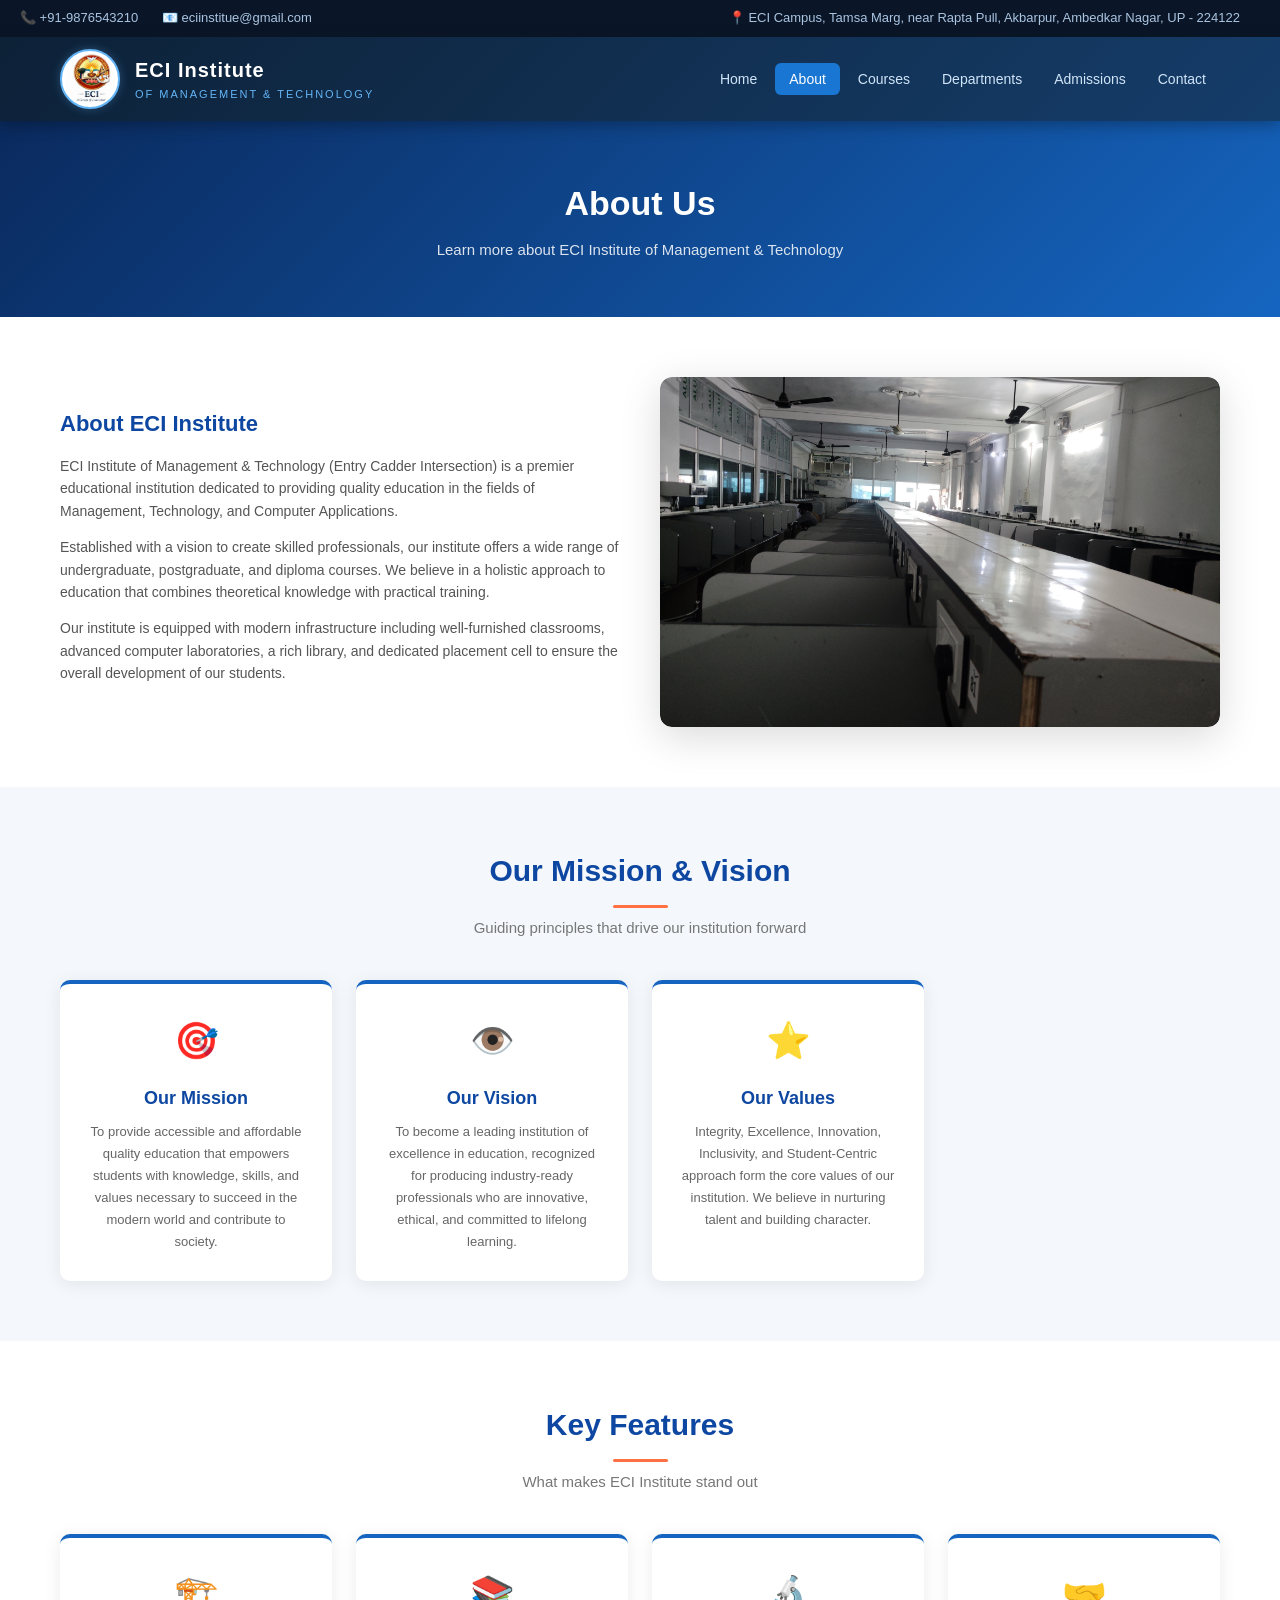
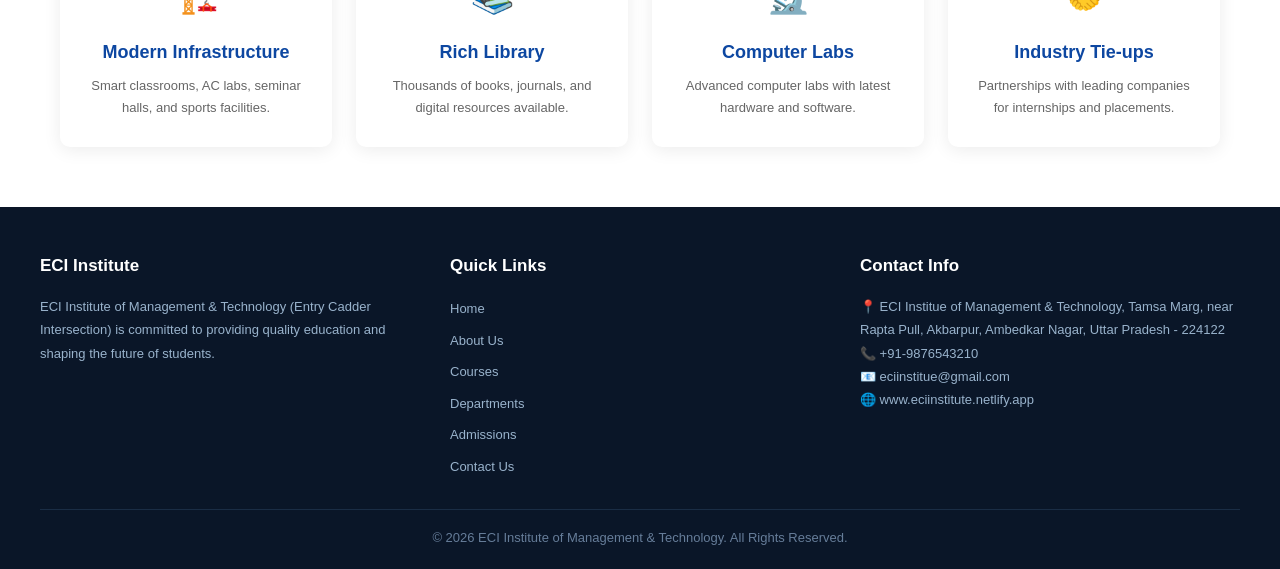
==== about.html @ efc50951 "Initial commit: ECI Website code" ====
<!DOCTYPE html>
<html lang="en">
<head>
    <meta charset="UTF-8">
    <meta name="viewport" content="width=device-width, initial-scale=1.0">
    <title>About Us - ECI Institute</title>
    <link rel="stylesheet" href="style.css">
</head>
<body>

    <!-- Top Bar -->
    <div class="top-bar">
        <div>
            <span>📞 +91-9876543210</span>
            <span>📧 eciinstitue@gmail.com</span>
        </div>
        <div>
            <span>📍 ECI Campus, Tamsa Marg, near Rapta Pull, Akbarpur, Ambedkar Nagar, UP - 224122</span>
        </div>
    </div>

    <!-- Header -->
    <header>
        <div class="header-container">
            <a href="index.html" class="logo">
                <img src="images/logo.jpg" alt="ECI Logo">
                <div class="logo-text">
                    <h1>ECI Institute</h1>
                    <span>OF MANAGEMENT & TECHNOLOGY</span>
                </div>
            </a>
            <div class="burger-menu" id="burger">
                <span></span>
                <span></span>
                <span></span>
            </div>
            <nav>
                <ul>
                    <li><a href="index.html">Home</a></li>
                    <li><a href="about.html" class="active">About</a></li>
                    <li><a href="courses.html">Courses</a></li>
                    <li><a href="departments.html">Departments</a></li>
                    <li><a href="admissions.html">Admissions</a></li>
                    <li><a href="contact.html">Contact</a></li>
                </ul>
            </nav>
        </div>
    </header>

    <!-- Page Banner -->
    <section class="page-banner">
        <h2>About Us</h2>
        <p>Learn more about ECI Institute of Management & Technology</p>
    </section>

    <!-- About Content -->
    <div class="section">
        <div class="about-grid">
            <div class="about-text">
                <h3>About ECI Institute</h3>
                <p>ECI Institute of Management & Technology (Entry Cadder Intersection) is a premier educational institution dedicated to providing quality education in the fields of Management, Technology, and Computer Applications.</p>
                <p>Established with a vision to create skilled professionals, our institute offers a wide range of undergraduate, postgraduate, and diploma courses. We believe in a holistic approach to education that combines theoretical knowledge with practical training.</p>
                <p>Our institute is equipped with modern infrastructure including well-furnished classrooms, advanced computer laboratories, a rich library, and dedicated placement cell to ensure the overall development of our students.</p>
            </div>
            <div class="about-img-box" style="background: none; height: auto; padding: 0; box-shadow: 0 10px 40px rgba(0,0,0,0.15); overflow: hidden;">
                <img src="images/iti-building.jpg" alt="ECI Private ITI Campus" style="width: 100%; height: 350px; object-fit: cover; border-radius: 12px; display: block;">
            </div>
        </div>
    </div>

    <!-- Mission & Vision -->
    <div class="section-gray">
        <div class="section">
            <div class="section-title">
                <h2>Our Mission & Vision</h2>
                <p>Guiding principles that drive our institution forward</p>
            </div>
            <div class="card-grid">
                <div class="card">
                    <div class="icon">🎯</div>
                    <h3>Our Mission</h3>
                    <p>To provide accessible and affordable quality education that empowers students with knowledge, skills, and values necessary to succeed in the modern world and contribute to society.</p>
                </div>
                <div class="card">
                    <div class="icon">👁️</div>
                    <h3>Our Vision</h3>
                    <p>To become a leading institution of excellence in education, recognized for producing industry-ready professionals who are innovative, ethical, and committed to lifelong learning.</p>
                </div>
                <div class="card">
                    <div class="icon">⭐</div>
                    <h3>Our Values</h3>
                    <p>Integrity, Excellence, Innovation, Inclusivity, and Student-Centric approach form the core values of our institution. We believe in nurturing talent and building character.</p>
                </div>
            </div>
        </div>
    </div>

    <!-- Key Features -->
    <div class="section">
        <div class="section-title">
            <h2>Key Features</h2>
            <p>What makes ECI Institute stand out</p>
        </div>
        <div class="card-grid">
            <div class="card">
                <div class="icon">🏗️</div>
                <h3>Modern Infrastructure</h3>
                <p>Smart classrooms, AC labs, seminar halls, and sports facilities.</p>
            </div>
            <div class="card">
                <div class="icon">📚</div>
                <h3>Rich Library</h3>
                <p>Thousands of books, journals, and digital resources available.</p>
            </div>
            <div class="card">
                <div class="icon">🔬</div>
                <h3>Computer Labs</h3>
                <p>Advanced computer labs with latest hardware and software.</p>
            </div>
            <div class="card">
                <div class="icon">🤝</div>
                <h3>Industry Tie-ups</h3>
                <p>Partnerships with leading companies for internships and placements.</p>
            </div>
        </div>
    </div>

    <!-- Footer -->
    <footer>
        <div class="footer-grid">
            <div class="footer-col">
                <h3>ECI Institute</h3>
                <p>ECI Institute of Management & Technology (Entry Cadder Intersection) is committed to providing quality education and shaping the future of students.</p>
            </div>
            <div class="footer-col">
                <h3>Quick Links</h3>
                <ul>
                    <li><a href="index.html">Home</a></li>
                    <li><a href="about.html">About Us</a></li>
                    <li><a href="courses.html">Courses</a></li>
                    <li><a href="departments.html">Departments</a></li>
                    <li><a href="admissions.html">Admissions</a></li>
                    <li><a href="contact.html">Contact Us</a></li>
                </ul>
            </div>
            <div class="footer-col">
                <h3>Contact Info</h3>
                <p>📍 ECI Institue of Management & Technology, Tamsa Marg, near Rapta Pull, Akbarpur, Ambedkar Nagar, Uttar Pradesh - 224122</p>
                <p>📞 +91-9876543210</p>
                <p>📧 eciinstitue@gmail.com</p>
                <p>🌐 www.eciinstitute.netlify.app</p>
            </div>
        </div>
        <div class="footer-bottom">
            <p>&copy; 2026 ECI Institute of Management & Technology. All Rights Reserved.</p>
        </div>
    </footer>

    <script>
        const burger = document.getElementById('burger');
        const nav = document.querySelector('nav');

        burger.addEventListener('click', () => {
            burger.classList.toggle('active');
            nav.classList.toggle('active');
        });

        document.querySelectorAll('nav a').forEach(link => {
            link.addEventListener('click', () => {
                burger.classList.remove('active');
                nav.classList.remove('active');
            });
        });
    </script>
</body>
</html>
---- style.css ----
/* ===== RESET & BASE ===== */
* {
    margin: 0;
    padding: 0;
    box-sizing: border-box;
}

body {
    font-family: 'Segoe UI', Tahoma, Geneva, Verdana, sans-serif;
    color: #333;
    line-height: 1.6;
}

a {
    text-decoration: none;
}

ul {
    list-style: none;
}

/* ===== TOP BAR ===== */
.top-bar {
    background: #0a1628;
    color: #aac4e0;
    padding: 8px 20px;
    font-size: 13px;
    display: flex;
    justify-content: space-between;
    max-width: 100%;
    z-index: 1001;
}

@media (max-width: 768px) {
    .top-bar {
        display: none; /* Hide top bar on mobile for cleaner look */
    }
}

.top-bar span {
    margin-right: 20px;
}

/* ===== HEADER ===== */
header {
    background: linear-gradient(135deg, #0d2137, #153d6a);
    padding: 12px 0;
    position: sticky;
    top: 0;
    z-index: 1000;
    box-shadow: 0 4px 15px rgba(0, 0, 0, 0.3);
}

.header-container {
    max-width: 1200px;
    margin: 0 auto;
    display: flex;
    justify-content: space-between;
    align-items: center;
    padding: 0 20px;
    position: relative;
}

/* ===== BURGER MENU ===== */
.burger-menu {
    display: none;
    flex-direction: column;
    cursor: pointer;
    gap: 5px;
    z-index: 1001;
}

.burger-menu span {
    display: block;
    width: 25px;
    height: 3px;
    background: #fff;
    border-radius: 3px;
    transition: all 0.3s;
}

.logo {
    display: flex;
    align-items: center;
    gap: 15px;
}

.logo img {
    height: 60px;
    width: 60px;
    object-fit: contain;
    border-radius: 50%;
    background: #fff;
    padding: 2px;
    border: 2px solid #64b5f6;
    box-shadow: 0 0 10px rgba(100, 181, 246, 0.3);
}

.logo-text h1 {
    color: #ffffff;
    font-size: 20px;
    font-weight: 700;
    letter-spacing: 1px;
    margin: 0;
}

.logo-text span {
    color: #64b5f6;
    font-size: 11px;
    display: block;
    letter-spacing: 2px;
}


nav ul {
    display: flex;
    gap: 4px;
}

nav ul li a {
    color: #d0e4f7;
    padding: 8px 14px;
    border-radius: 6px;
    font-size: 14px;
    font-weight: 500;
    transition: all 0.3s;
}

nav ul li a:hover,
nav ul li a.active {
    background: #1976d2;
    color: #fff;
}

/* ===== HERO SECTION ===== */
.hero {
    background: linear-gradient(rgba(10, 42, 94, 0.7), rgba(10, 42, 94, 0.7)), url('images/iti-building.jpg');
    background-size: cover;
    background-position: center;
    color: #fff;
    text-align: center;
    padding: 120px 20px;
    min-height: 450px;
    display: flex;
    flex-direction: column;
    justify-content: center;
    align-items: center;
}

.hero h2 {
    font-size: 45px;
    margin-bottom: 12px;
    font-weight: 800;
    text-shadow: 0 2px 10px rgba(0,0,0,0.5);
}

.hero h3 {
    font-size: 20px;
    font-weight: 500;
    opacity: 0.9;
    margin-bottom: 15px;
    letter-spacing: 1px;
}

.hero p {
    font-size: 18px;
    max-width: 700px;
    margin: 0 auto 40px;
    opacity: 0.9;
}

.hero-btns {
    display: flex;
    gap: 15px;
    flex-wrap: wrap;
    justify-content: center;
}


/* ===== BUTTONS ===== */
.btn {
    display: inline-block;
    padding: 12px 32px;
    border-radius: 6px;
    font-size: 15px;
    font-weight: 600;
    margin: 5px;
    transition: all 0.3s;
    cursor: pointer;
    border: none;
}

.btn-primary {
    background: #ff7043;
    color: #fff;
}

.btn-primary:hover {
    background: #e64a19;
}

.btn-outline {
    background: transparent;
    color: #fff;
    border: 2px solid #fff;
}

.btn-outline:hover {
    background: #fff;
    color: #1565c0;
}

.btn-blue {
    background: #1565c0;
    color: #fff;
}

.btn-blue:hover {
    background: #0d47a1;
}

/* ===== PAGE BANNER ===== */
.page-banner {
    background: linear-gradient(135deg, #0a2a5e, #1565c0);
    color: #fff;
    text-align: center;
    padding: 55px 20px;
}

.page-banner h2 {
    font-size: 34px;
    font-weight: 700;
    margin-bottom: 8px;
}

.page-banner p {
    font-size: 15px;
    opacity: 0.85;
}

/* ===== SECTION ===== */
.section {
    padding: 60px 20px;
    max-width: 1200px;
    margin: 0 auto;
}

.section-gray {
    background: #f4f7fb;
}

.section-gray .section {
    max-width: 1200px;
    margin: 0 auto;
}

.section-title {
    text-align: center;
    margin-bottom: 40px;
}

.section-title h2 {
    font-size: 30px;
    color: #0d47a1;
    margin-bottom: 8px;
}

.section-title h2::after {
    content: '';
    display: block;
    width: 55px;
    height: 3px;
    background: #ff7043;
    margin: 10px auto 0;
    border-radius: 2px;
}

.section-title p {
    color: #777;
    font-size: 15px;
}

/* ===== CARD GRID ===== */
.card-grid {
    display: grid;
    grid-template-columns: repeat(auto-fill, minmax(270px, 1fr));
    gap: 24px;
}

.card {
    background: #fff;
    border-radius: 10px;
    padding: 28px 24px;
    box-shadow: 0 3px 18px rgba(0, 0, 0, 0.08);
    border-top: 4px solid #1565c0;
    transition: transform 0.3s;
    text-align: center;
}

.card:hover {
    transform: translateY(-6px);
}

.card .icon {
    font-size: 36px;
    margin-bottom: 14px;
}

.card h3 {
    color: #0d47a1;
    font-size: 18px;
    margin-bottom: 8px;
}

.card p {
    color: #666;
    font-size: 13px;
    line-height: 1.7;
}

/* ===== STATS BAR ===== */
.stats-bar {
    background: linear-gradient(135deg, #0d47a1, #1565c0);
    color: #fff;
    padding: 45px 20px;
}

.stats-grid {
    max-width: 1200px;
    margin: 0 auto;
    display: grid;
    grid-template-columns: repeat(auto-fit, minmax(180px, 1fr));
    gap: 20px;
    text-align: center;
}

.stat-item h3 {
    font-size: 34px;
    font-weight: 700;
}

.stat-item p {
    font-size: 14px;
    opacity: 0.9;
    margin-top: 4px;
}

/* ===== TABLE ===== */
.data-table {
    width: 100%;
    border-collapse: collapse;
    box-shadow: 0 2px 12px rgba(0, 0, 0, 0.08);
    border-radius: 8px;
    overflow: hidden;
    margin-top: 10px;
}

.data-table th {
    background: #1565c0;
    color: #fff;
    padding: 13px 16px;
    text-align: left;
    font-size: 14px;
}

.data-table td {
    padding: 12px 16px;
    border-bottom: 1px solid #eef2f7;
    font-size: 14px;
}

.data-table tr:nth-child(even) {
    background: #f8fafd;
}

.data-table tr:hover {
    background: #e8f0fe;
}

/* ===== ABOUT CONTENT ===== */
.about-grid {
    display: grid;
    grid-template-columns: 1fr 1fr;
    gap: 40px;
    align-items: center;
}

.about-text h3 {
    color: #0d47a1;
    font-size: 22px;
    margin-bottom: 14px;
}

.about-text p {
    color: #555;
    margin-bottom: 14px;
    font-size: 14px;
}

.about-img-box {
    background: linear-gradient(135deg, #e3f2fd, #bbdefb);
    height: 280px;
    border-radius: 12px;
    display: flex;
    align-items: center;
    justify-content: center;
    font-size: 16px;
    color: #1565c0;
    font-weight: 600;
}

/* ===== FEATURES LIST ===== */
.features-list {
    list-style: none;
    padding: 0;
}

.features-list li {
    padding: 10px 0;
    font-size: 15px;
    color: #444;
    border-bottom: 1px solid #eee;
}

.features-list li:last-child {
    border-bottom: none;
}

/* ===== CONTACT ===== */
.contact-grid {
    display: grid;
    grid-template-columns: 1fr 1fr;
    gap: 40px;
}

.contact-info-box {
    background: #f0f6ff;
    padding: 30px;
    border-radius: 10px;
}

.contact-info-box h3 {
    color: #0d47a1;
    margin-bottom: 20px;
    font-size: 20px;
}

.contact-info-box p {
    margin-bottom: 14px;
    font-size: 14px;
    color: #444;
}

/* ===== FORM ===== */
.form-group {
    margin-bottom: 18px;
}

.form-group label {
    display: block;
    margin-bottom: 6px;
    font-weight: 600;
    font-size: 14px;
    color: #333;
}

.form-group input,
.form-group textarea,
.form-group select {
    width: 100%;
    padding: 10px 14px;
    border: 2px solid #d6e2f0;
    border-radius: 6px;
    font-size: 14px;
    font-family: inherit;
    transition: border 0.3s;
}

.form-group input:focus,
.form-group textarea:focus,
.form-group select:focus {
    border-color: #1565c0;
    outline: none;
}

/* ===== FOOTER ===== */
footer {
    background: #0a1628;
    color: #99b3cc;
    padding: 45px 20px 20px;
}

.footer-grid {
    max-width: 1200px;
    margin: 0 auto;
    display: grid;
    grid-template-columns: repeat(auto-fit, minmax(230px, 1fr));
    gap: 30px;
}

.footer-col h3 {
    color: #fff;
    font-size: 17px;
    margin-bottom: 16px;
}

.footer-col p {
    font-size: 13px;
    line-height: 1.8;
}

.footer-col ul li {
    margin-bottom: 6px;
}

.footer-col ul li a {
    color: #99b3cc;
    font-size: 13px;
    transition: color 0.3s;
}

.footer-col ul li a:hover {
    color: #64b5f6;
}

.footer-bottom {
    max-width: 1200px;
    margin: 25px auto 0;
    padding-top: 18px;
    border-top: 1px solid #1a2d45;
    text-align: center;
    font-size: 13px;
    color: #667d99;
}

/* ===== DEPARTMENT CARD ===== */
.dept-card {
    background: #fff;
    border-radius: 10px;
    padding: 30px;
    margin-bottom: 25px;
    box-shadow: 0 3px 15px rgba(0, 0, 0, 0.08);
    border-left: 5px solid #1565c0;
}

.dept-card h3 {
    color: #0d47a1;
    font-size: 20px;
    margin-bottom: 10px;
}

.dept-card p {
    color: #555;
    font-size: 14px;
    margin-bottom: 10px;
}

/* ===== RESPONSIVE ===== */
@media (max-width: 992px) {
    .header-container {
        padding: 0 20px;
    }
    
    .hero h2 {
        font-size: 32px;
    }
}

@media (max-width: 768px) {
    .burger-menu {
        display: flex;
    }

    nav {
        position: fixed;
        top: 0;
        right: -100%;
        width: 70%;
        height: 100vh;
        background: #0d2137;
        padding: 80px 20px;
        transition: 0.4s;
        box-shadow: -5px 0 15px rgba(0,0,0,0.3);
        z-index: 1000;
    }

    nav.active {
        right: 0;
    }

    nav ul {
        flex-direction: column;
        gap: 15px;
        text-align: center;
    }

    nav ul li a {
        display: block;
        font-size: 18px;
        padding: 12px;
    }

    /* Burger Animation */
    .burger-menu.active span:nth-child(1) {
        transform: translateY(8px) rotate(45deg);
    }
    .burger-menu.active span:nth-child(2) {
        opacity: 0;
    }
    .burger-menu.active span:nth-child(3) {
        transform: translateY(-8px) rotate(-45deg);
    }

    .hero {
        padding: 60px 20px;
    }

    .hero h2 {
        font-size: 28px;
    }

    .hero h3 {
        font-size: 16px;
    }

    .hero p {
        font-size: 14px;
    }

    .btn {
        width: 100%;
        margin: 8px 0;
        padding: 14px;
    }

    .stats-grid {
        grid-template-columns: 1fr 1fr;
        gap: 25px;
    }

    .section {
        padding: 40px 15px;
    }

    .section-title h2 {
        font-size: 24px;
    }

    .card-grid {
        grid-template-columns: 1fr;
    }

    .about-grid, .contact-grid {
        grid-template-columns: 1fr;
        gap: 25px;
    }

    .footer-grid {
        grid-template-columns: 1fr;
        text-align: center;
    }

    .footer-col ul li {
        justify-content: center;
    }

    .data-table {
        display: block;
        overflow-x: auto;
    }
}

@media (max-width: 480px) {
    .hero h2 {
        font-size: 24px;
    }
    
    .stats-grid {
        grid-template-columns: 1fr;
    }

    .logo h1 {
        font-size: 18px;
    }
}

/* ===== CAMPUS GALLERY STYLES ===== */
.gallery-grid {
    display: grid;
    grid-template-columns: repeat(auto-fit, minmax(320px, 1fr));
    gap: 30px;
    margin-top: 40px;
}

.gallery-item {
    background: #fff;
    border-radius: 12px;
    overflow: hidden;
    box-shadow: 0 10px 30px rgba(0, 0, 0, 0.1);
    transition: all 0.4s cubic-bezier(0.175, 0.885, 0.32, 1.275);
    border: 1px solid #eee;
}

.gallery-item:hover {
    transform: translateY(-10px);
    box-shadow: 0 15px 40px rgba(0, 0, 0, 0.15);
}

.gallery-img-container {
    height: 240px;
    overflow: hidden;
    position: relative;
}

.gallery-img-container img {
    width: 100%;
    height: 100%;
    object-fit: cover;
    transition: transform 0.6s ease;
}

.gallery-item:hover .gallery-img-container img {
    transform: scale(1.1);
}

.gallery-info {
    padding: 25px;
    text-align: left;
    background: #fff;
}

.gallery-info h4 {
    color: #0d47a1;
    font-size: 18px;
    margin-bottom: 8px;
    font-weight: 700;
}

.gallery-info p {
    color: #666;
    font-size: 14px;
    line-height: 1.5;
}

/* Hero update for mobile */
@media (max-width: 768px) {
    .hero {
        padding: 80px 20px;
        min-height: 350px;
    }
    .hero h2 {
        font-size: 32px;
    }
    .gallery-grid {
        grid-template-columns: 1fr;
    }
}

/* Lightbox Styles */
.lightbox {
    display: none;
    position: fixed;
    z-index: 9999;
    left: 0;
    top: 0;
    width: 100%;
    height: 100%;
    background-color: rgba(0, 0, 0, 0.9);
    justify-content: center;
    align-items: center;
}

.lightbox-content {
    max-width: 90%;
    max-height: 80%;
    border: 4px solid #fff;
    border-radius: 8px;
    box-shadow: 0 0 30px rgba(0,0,0,0.5);
    animation: zoomIn 0.3s ease-out;
}

.close-lightbox {
    position: absolute;
    top: 30px;
    right: 50px;
    color: #fff;
    font-size: 50px;
    font-weight: bold;
    cursor: pointer;
    transition: 0.3s;
}

.close-lightbox:hover {
    color: #ff7043;
}

@keyframes zoomIn {
    from { transform: scale(0); opacity: 0; }
    to { transform: scale(1); opacity: 1; }
}

@media (max-width: 768px) {
    .close-lightbox {
        top: 20px;
        right: 20px;
        font-size: 40px;
    }
}
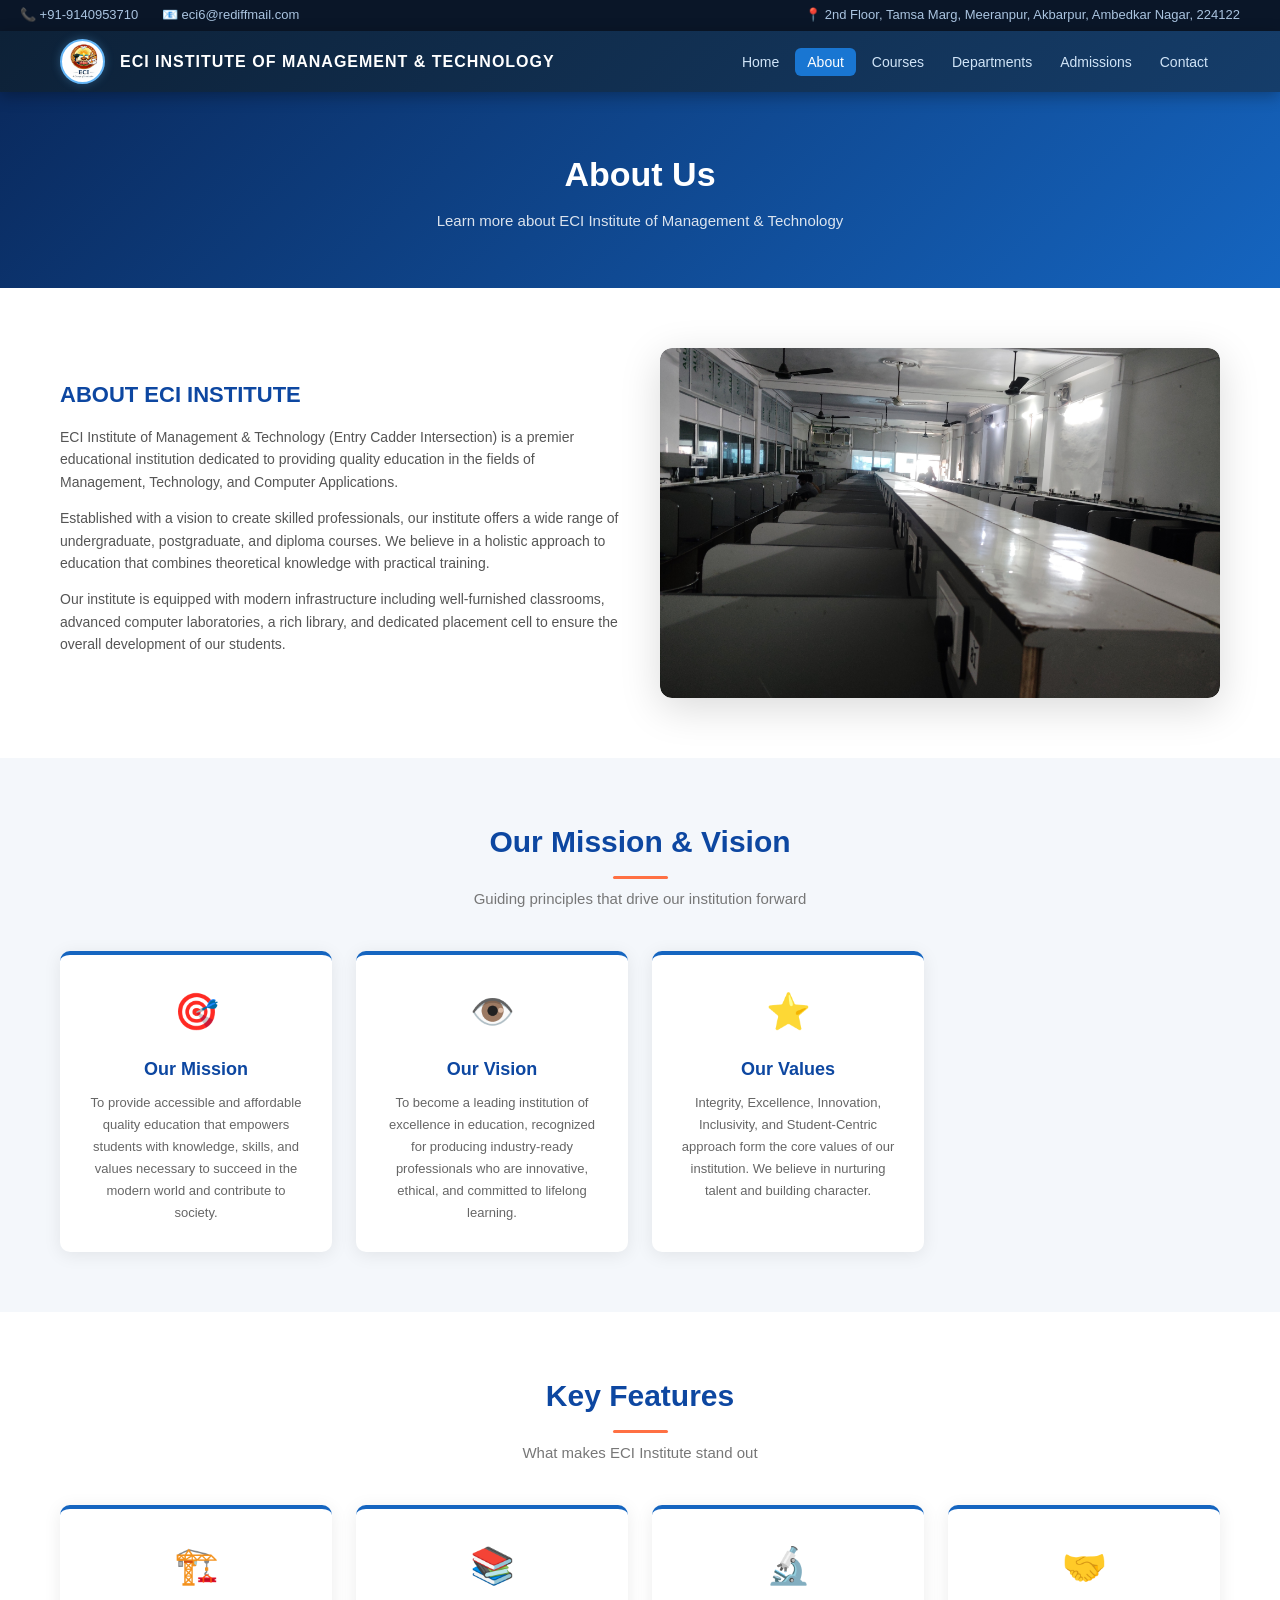
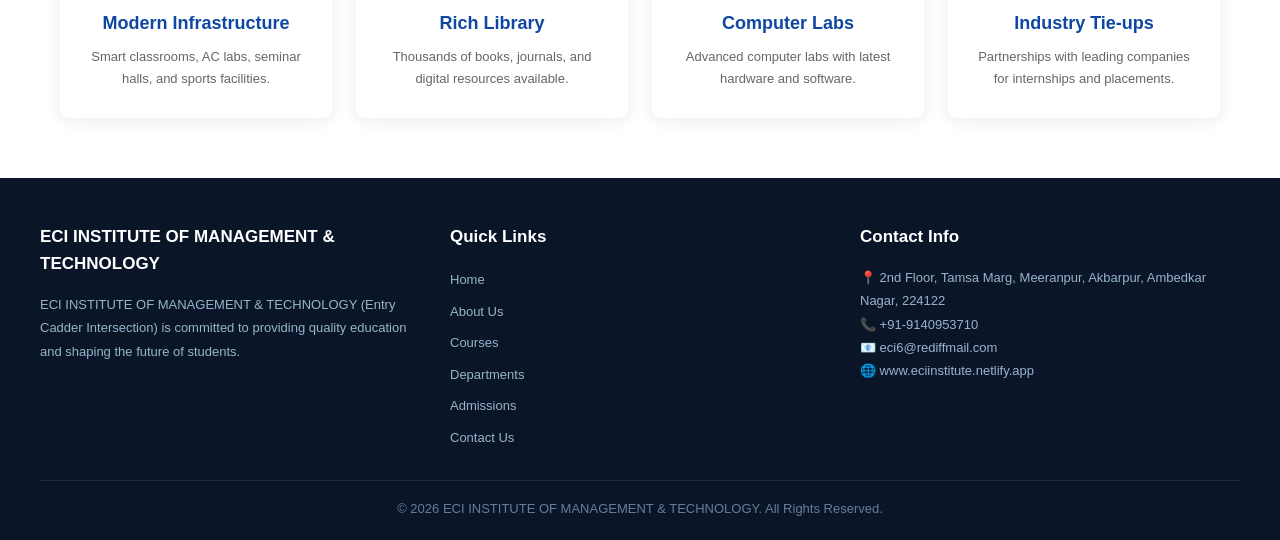
==== commit f6354656: "Updated contact info, header, and logo branding" ====
--- a/about.html
+++ b/about.html
@@ -3,7 +3,7 @@
 <head>
     <meta charset="UTF-8">
     <meta name="viewport" content="width=device-width, initial-scale=1.0">
-    <title>About Us - ECI Institute</title>
+    <title>ABOUT US - ECI INSTITUTE OF MANAGEMENT & TECHNOLOGY</title>
     <link rel="stylesheet" href="style.css">
 </head>
 <body>
@@ -11,11 +11,11 @@
     <!-- Top Bar -->
     <div class="top-bar">
         <div>
-            <span>📞 +91-9876543210</span>
-            <span>📧 eciinstitue@gmail.com</span>
+            <span>📞 +91-9140953710</span>
+            <span>📧 eci6@rediffmail.com</span>
         </div>
         <div>
-            <span>📍 ECI Campus, Tamsa Marg, near Rapta Pull, Akbarpur, Ambedkar Nagar, UP - 224122</span>
+            <span>📍 2nd Floor, Tamsa Marg, Meeranpur, Akbarpur, Ambedkar Nagar, 224122</span>
         </div>
     </div>
 
@@ -25,8 +25,7 @@
             <a href="index.html" class="logo">
                 <img src="images/logo.jpg" alt="ECI Logo">
                 <div class="logo-text">
-                    <h1>ECI Institute</h1>
-                    <span>OF MANAGEMENT & TECHNOLOGY</span>
+                    <h1>ECI INSTITUTE OF MANAGEMENT & TECHNOLOGY</h1>
                 </div>
             </a>
             <div class="burger-menu" id="burger">
@@ -57,7 +56,7 @@
     <div class="section">
         <div class="about-grid">
             <div class="about-text">
-                <h3>About ECI Institute</h3>
+                <h3>ABOUT ECI INSTITUTE</h3>
                 <p>ECI Institute of Management & Technology (Entry Cadder Intersection) is a premier educational institution dedicated to providing quality education in the fields of Management, Technology, and Computer Applications.</p>
                 <p>Established with a vision to create skilled professionals, our institute offers a wide range of undergraduate, postgraduate, and diploma courses. We believe in a holistic approach to education that combines theoretical knowledge with practical training.</p>
                 <p>Our institute is equipped with modern infrastructure including well-furnished classrooms, advanced computer laboratories, a rich library, and dedicated placement cell to ensure the overall development of our students.</p>
@@ -129,8 +128,8 @@
     <footer>
         <div class="footer-grid">
             <div class="footer-col">
-                <h3>ECI Institute</h3>
-                <p>ECI Institute of Management & Technology (Entry Cadder Intersection) is committed to providing quality education and shaping the future of students.</p>
+                <h3>ECI INSTITUTE OF MANAGEMENT & TECHNOLOGY</h3>
+                <p>ECI INSTITUTE OF MANAGEMENT & TECHNOLOGY (Entry Cadder Intersection) is committed to providing quality education and shaping the future of students.</p>
             </div>
             <div class="footer-col">
                 <h3>Quick Links</h3>
@@ -145,14 +144,14 @@
             </div>
             <div class="footer-col">
                 <h3>Contact Info</h3>
-                <p>📍 ECI Institue of Management & Technology, Tamsa Marg, near Rapta Pull, Akbarpur, Ambedkar Nagar, Uttar Pradesh - 224122</p>
-                <p>📞 +91-9876543210</p>
-                <p>📧 eciinstitue@gmail.com</p>
+                <p>📍 2nd Floor, Tamsa Marg, Meeranpur, Akbarpur, Ambedkar Nagar, 224122</p>
+                <p>📞 +91-9140953710</p>
+                <p>📧 eci6@rediffmail.com</p>
                 <p>🌐 www.eciinstitute.netlify.app</p>
             </div>
         </div>
         <div class="footer-bottom">
-            <p>&copy; 2026 ECI Institute of Management & Technology. All Rights Reserved.</p>
+            <p>&copy; 2026 ECI INSTITUTE OF MANAGEMENT & TECHNOLOGY. All Rights Reserved.</p>
         </div>
     </footer>
 
--- a/style.css
+++ b/style.css
@@ -23,7 +23,7 @@
 .top-bar {
     background: #0a1628;
     color: #aac4e0;
-    padding: 8px 20px;
+    padding: 5px 20px;
     font-size: 13px;
     display: flex;
     justify-content: space-between;
@@ -44,7 +44,7 @@
 /* ===== HEADER ===== */
 header {
     background: linear-gradient(135deg, #0d2137, #153d6a);
-    padding: 12px 0;
+    padding: 8px 0;
     position: sticky;
     top: 0;
     z-index: 1000;
@@ -86,8 +86,8 @@
 }
 
 .logo img {
-    height: 60px;
-    width: 60px;
+    height: 45px;
+    width: 45px;
     object-fit: contain;
     border-radius: 50%;
     background: #fff;
@@ -98,17 +98,11 @@
 
 .logo-text h1 {
     color: #ffffff;
-    font-size: 20px;
+    font-size: 16px;
     font-weight: 700;
     letter-spacing: 1px;
     margin: 0;
-}
-
-.logo-text span {
-    color: #64b5f6;
-    font-size: 11px;
-    display: block;
-    letter-spacing: 2px;
+    text-transform: uppercase;
 }
 
 
@@ -119,7 +113,7 @@
 
 nav ul li a {
     color: #d0e4f7;
-    padding: 8px 14px;
+    padding: 6px 12px;
     border-radius: 6px;
     font-size: 14px;
     font-weight: 500;
@@ -679,8 +673,8 @@
         grid-template-columns: 1fr;
     }
 
-    .logo h1 {
-        font-size: 18px;
+    .logo-text h1 {
+        font-size: 14px;
     }
 }
 
@@ -806,4 +800,72 @@
         font-size: 40px;
     }
 }
+
+/* ===== REVIEW SECTION ===== */
+.review-grid {
+    display: grid;
+    grid-template-columns: repeat(auto-fit, minmax(300px, 1fr));
+    gap: 30px;
+    margin-top: 40px;
+}
+
+.review-card {
+    background: #fff;
+    padding: 35px;
+    border-radius: 12px;
+    box-shadow: 0 10px 25px rgba(0, 0, 0, 0.05);
+    position: relative;
+    transition: transform 0.3s ease;
+    border: 1px solid #eef2f7;
+}
+
+.review-card:hover {
+    transform: translateY(-8px);
+    box-shadow: 0 15px 35px rgba(0, 0, 0, 0.1);
+}
+
+.review-card::before {
+    content: '"';
+    position: absolute;
+    top: 15px;
+    right: 25px;
+    font-size: 80px;
+    color: #e3f2fd;
+    font-family: serif;
+    line-height: 1;
+}
+
+.review-stars {
+    color: #ffb400;
+    margin-bottom: 15px;
+    font-size: 18px;
+}
+
+.review-text {
+    color: #555;
+    font-size: 15px;
+    font-style: italic;
+    margin-bottom: 25px;
+    line-height: 1.8;
+    position: relative;
+    z-index: 1;
+}
+
+.review-author h4 {
+    color: #0d47a1;
+    font-size: 17px;
+    margin-bottom: 2px;
+}
+
+.review-author span {
+    color: #777;
+    font-size: 13px;
+    font-weight: 500;
+}
+
+@media (max-width: 768px) {
+    .review-grid {
+        grid-template-columns: 1fr;
+    }
+}
 
